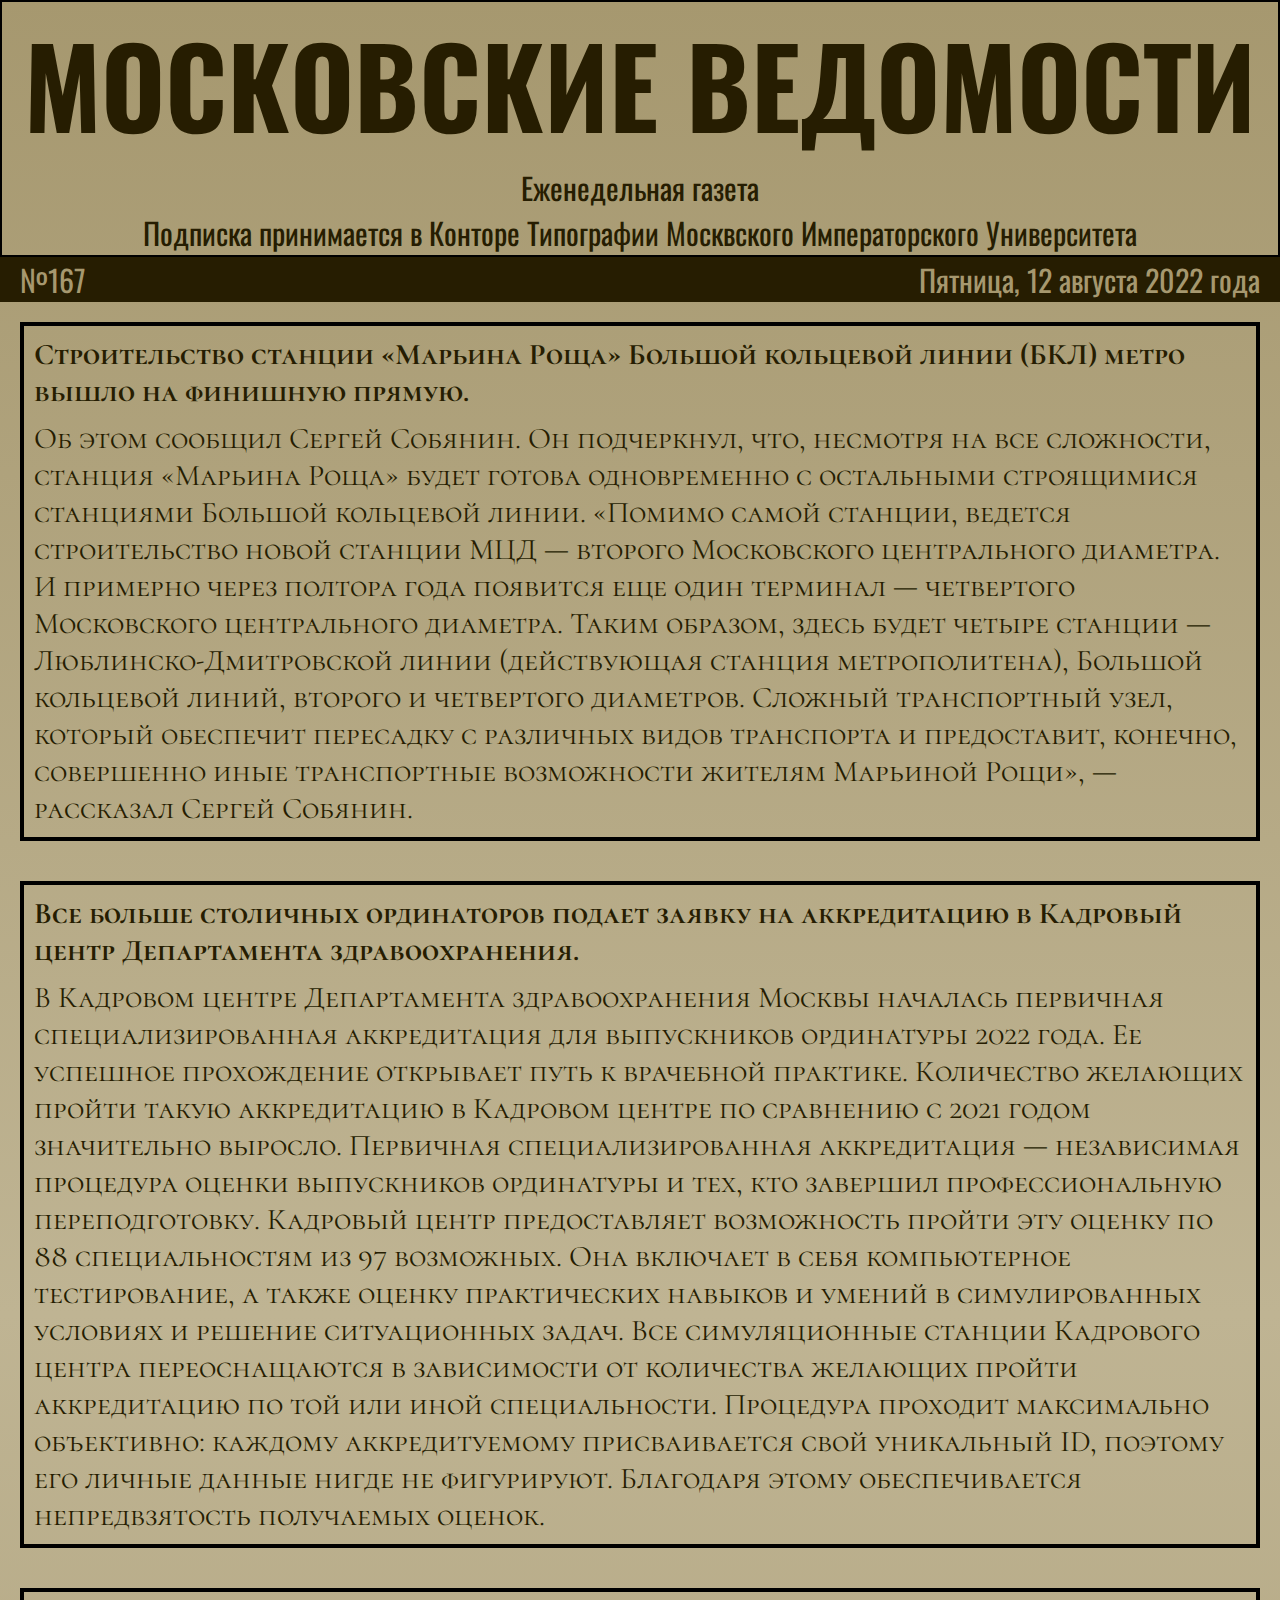
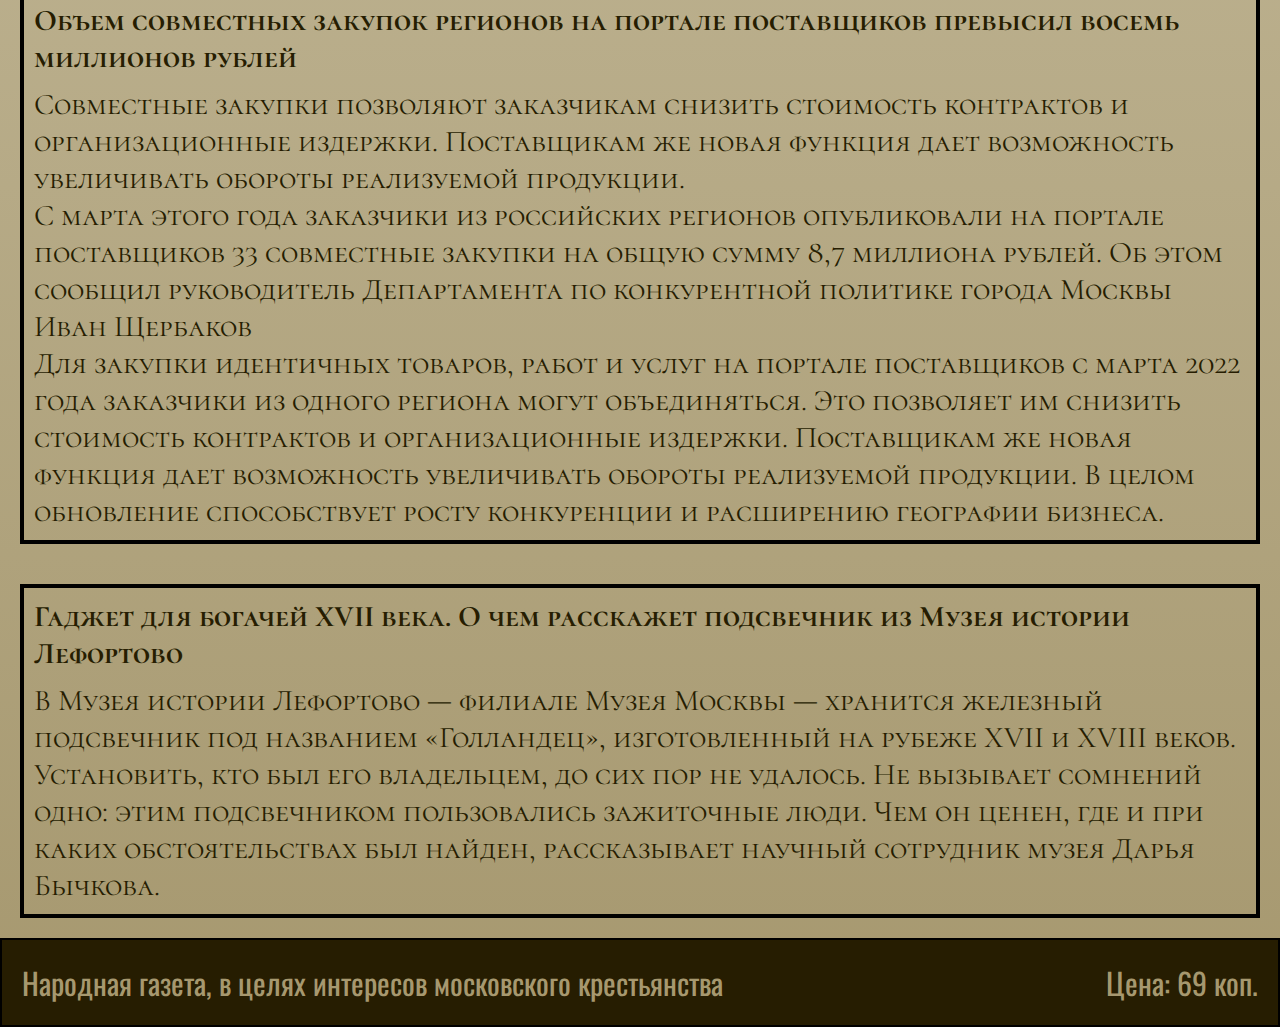
==== Практика_6/index.html @ f151b467 "Практика_6" ====
<!DOCTYPE html>
<html lang="en">
  <head>
    <meta charset="UTF-8"/>
    <title>NewsPaper</title>
    <link rel="preconnect" href="https://fonts.googleapis.com">
    <link rel="preconnect" href="https://fonts.gstatic.com" crossorigin>
    <link href="https://fonts.googleapis.com/css2?family=Oswald:wght@300&display=swap" rel="stylesheet">
    <link rel="preconnect" href="https://fonts.gstatic.com" crossorigin>
    <link href="https://fonts.googleapis.com/css2?family=Cormorant+SC&display=swap" rel="stylesheet">
    <link rel="stylesheet" href="styles.css"/>
  </head>
  <body>
    <header class="top">
        <h1>МОСКОВСКИЕ ВЕДОМОСТИ</h1>
        <p>Еженедельная газета <br/>Подписка принимается в Конторе Типографии Москвского Императорского Университета</p>
    </header>
    <div class="boofer">
        <p>№167</p>
        <p> Пятница, 12 августа 2022 года</p>
    </div>
    <div class="container">
        <div class="content">
            <h2>Строительство станции «Марьина Роща» Большой кольцевой линии (БКЛ) метро вышло на финишную прямую.</h2>  
               <p>Об этом сообщил Сергей Собянин. Он подчеркнул, что, несмотря на все сложности, станция «Марьина Роща» будет готова одновременно с остальными строящимися 
                  станциями Большой кольцевой линии. «Помимо самой станции, ведется строительство новой станции МЦД — второго Московского центрального диаметра. И примерно
                  через полтора года появится еще один терминал — четвертого Московского центрального диаметра. Таким образом, здесь будет четыре станции — Люблинско-Дмитровской
                  линии (действующая станция метрополитена), Большой кольцевой линий, второго и четвертого диаметров. Сложный транспортный узел, который обеспечит пересадку 
                  с различных видов транспорта и предоставит, конечно, совершенно иные транспортные возможности жителям Марьиной Рощи», — рассказал Сергей Собянин.</p>
        </div>
        <div class="content">
            <h2>Все больше столичных ординаторов подает заявку на аккредитацию в Кадровый центр Департамента здравоохранения.</h2> 
               <p>В Кадровом центре Департамента здравоохранения Москвы началась первичная специализированная аккредитация для выпускников ординатуры 2022 года. Ее 
                  успешное прохождение открывает путь к врачебной практике. Количество желающих пройти такую аккредитацию в Кадровом центре по сравнению с 2021 годом 
                  значительно выросло. Первичная специализированная аккредитация — независимая процедура оценки выпускников ординатуры и тех, кто завершил профессиональную
                  переподготовку. Кадровый центр предоставляет возможность пройти эту оценку по 88 специальностям из 97 возможных. Она включает в себя компьютерное тестирование,
                  а также оценку практических навыков и умений в симулированных условиях и решение ситуационных задач. Все симуляционные станции Кадрового центра переоснащаются
                  в зависимости от количества желающих пройти аккредитацию по той или иной специальности.
                  Процедура проходит максимально объективно: каждому аккредитуемому присваивается свой уникальный ID, поэтому его личные данные нигде не фигурируют. Благодаря 
                  этому обеспечивается непредвзятость получаемых оценок.</p>
        </div>
        <div class="content">
            <h2>Объем совместных закупок регионов на портале поставщиков превысил восемь миллионов рублей</h2>
               <p>Совместные закупки позволяют заказчикам снизить стоимость контрактов и организационные издержки. Поставщикам же новая функция дает возможность увеличивать обороты
                  реализуемой продукции.<br/>
                  С марта этого года заказчики из российских регионов опубликовали на портале поставщиков 33 совместные закупки на общую сумму 8,7 миллиона рублей. Об этом сообщил 
                  руководитель Департамента по конкурентной политике города Москвы Иван Щербаков<br/>
                  Для закупки идентичных товаров, работ и услуг на портале поставщиков с марта 2022 года заказчики из одного региона могут объединяться. Это позволяет им снизить 
                  стоимость контрактов и организационные издержки. Поставщикам же новая функция дает возможность увеличивать обороты реализуемой продукции. В целом обновление 
                  способствует росту конкуренции и расширению географии бизнеса.</p>
        </div>
        <div class="content">
            <h2>Гаджет для богачей XVII века. О чем расскажет подсвечник из Музея истории Лефортово</h2>
               <p>В Музея истории Лефортово — филиале Музея Москвы — хранится железный подсвечник под названием «Голландец», изготовленный на рубеже XVII и XVIII веков. Установить,
                  кто был его владельцем, до сих пор не удалось. Не вызывает сомнений одно: этим подсвечником пользовались зажиточные люди. Чем он ценен, где и при каких обстоятельствах
                  был найден, рассказывает научный сотрудник музея Дарья Бычкова.</p>
        </div>
    </div>
    <footer class="release_copy">
        <p> Народная газета, в целях интересов московского крестьянства</p>
        <p>Цена: 69 коп.</p>
    </footer>
  </body>
</html>
---- Практика_6/styles.css ----
*{
    padding: 0px;
    margin: 0px;
    box-sizing: border-box;
}
body{
    background: linear-gradient(#A6986F,#BFB493,#A6986F);
    color:#261D01;
}
h1{
    font-size: 110px;
}
.top{
   display: flex;
   border: 2px solid black;
   flex-direction: column;
   align-items: center;
   text-align: center;
   font-family: 'Oswald', sans-serif;
}
.top p{
    font-size: 30px;
}
.boofer{
    display: flex;
    justify-content: space-between;
    background-color: #261D01;
    color: #A6986F;
    font-family: 'Oswald', sans-serif;
    padding: 0px 20px 0px 20px;
    /* font-size: 18px; */
}
.container{
    /* width: 100%; */
    display: flex;
    flex-wrap: wrap;
    font-family: 'Cormorant SC', serif;
}
p{
    font-size: 30px;
}
h2{
    font-size: 30px;
    padding: 0px 0px 10px 0px;
}
.content{
    border: 4px solid black;
    padding: 10px;
    margin: 20px;
}
footer{
    display: flex;
    border: 2px solid black ;
    justify-content:space-between;
    padding: 20px;
    font-family: 'Oswald', sans-serif;
    background-color: #261D01;
    color: #A6986F;
}
@media only screen and (max-width: 400px) {
   .content{
    color: aquamarine;
   }
}
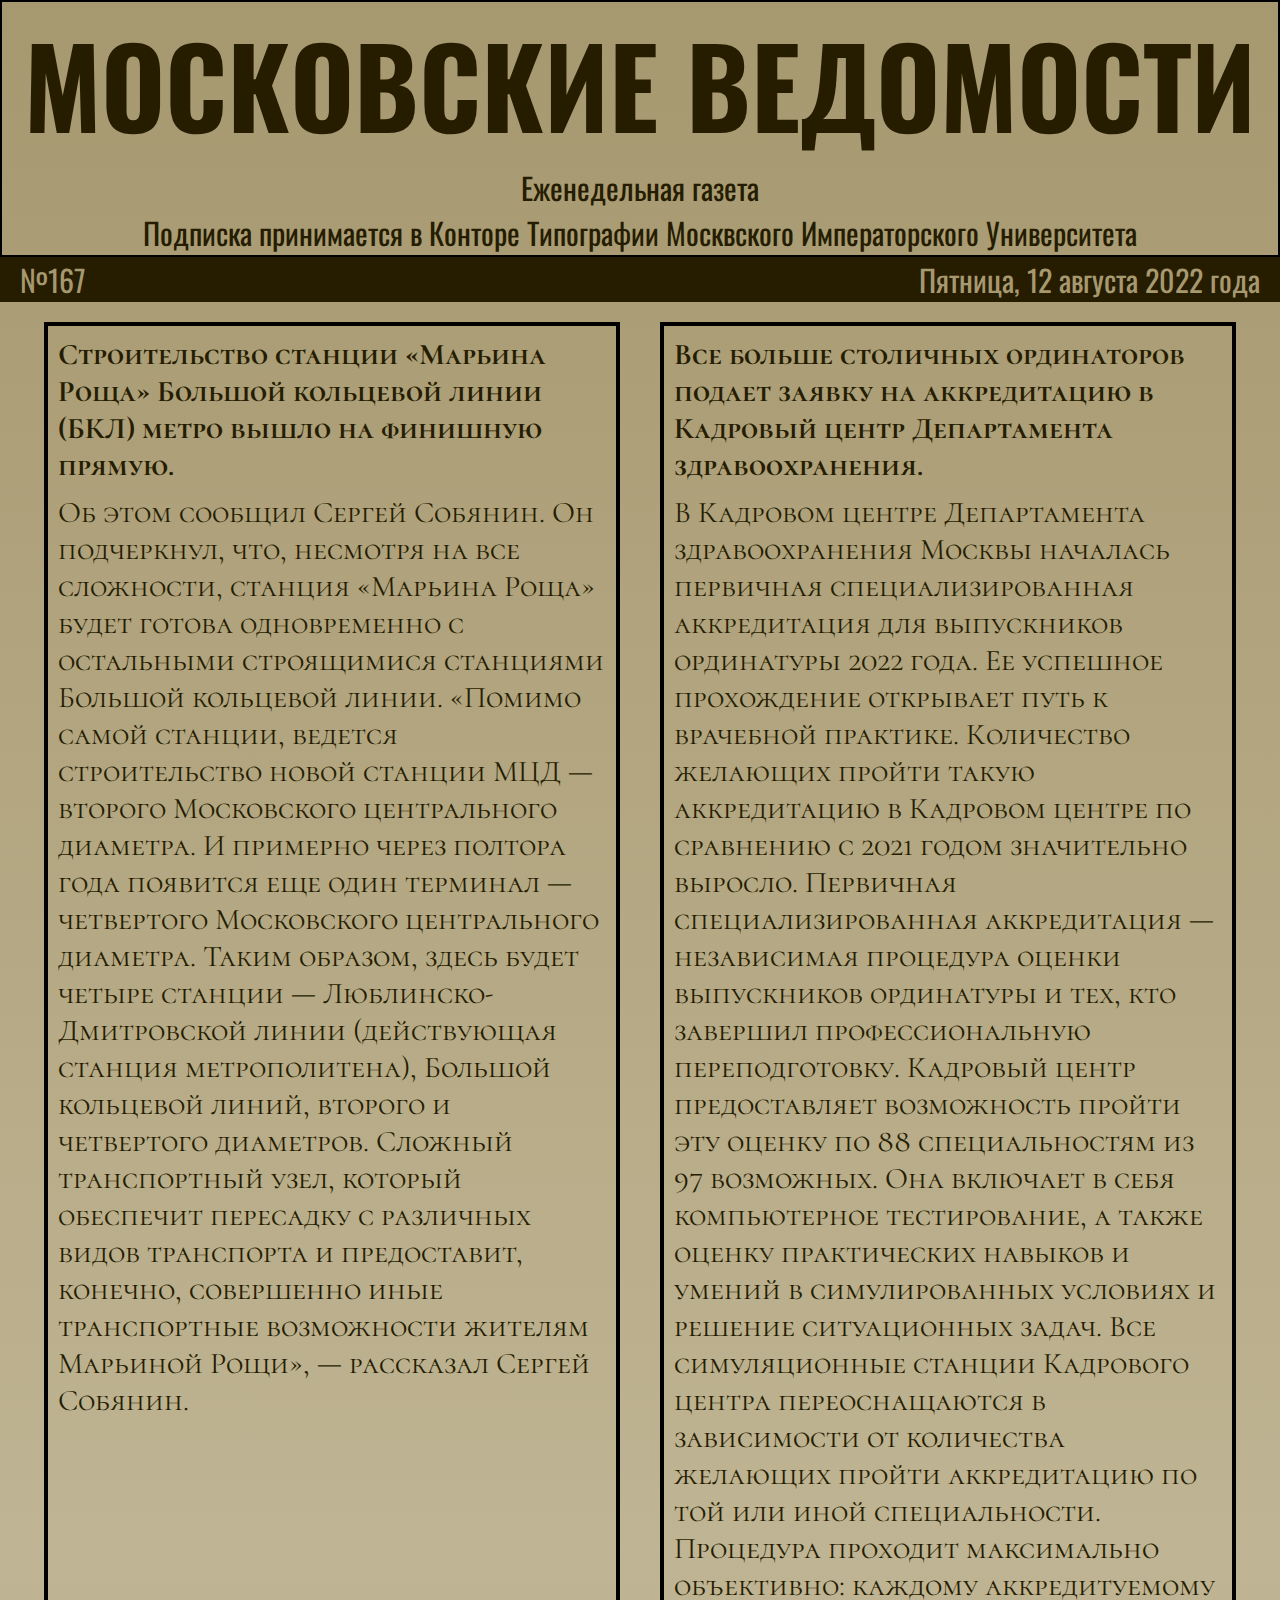
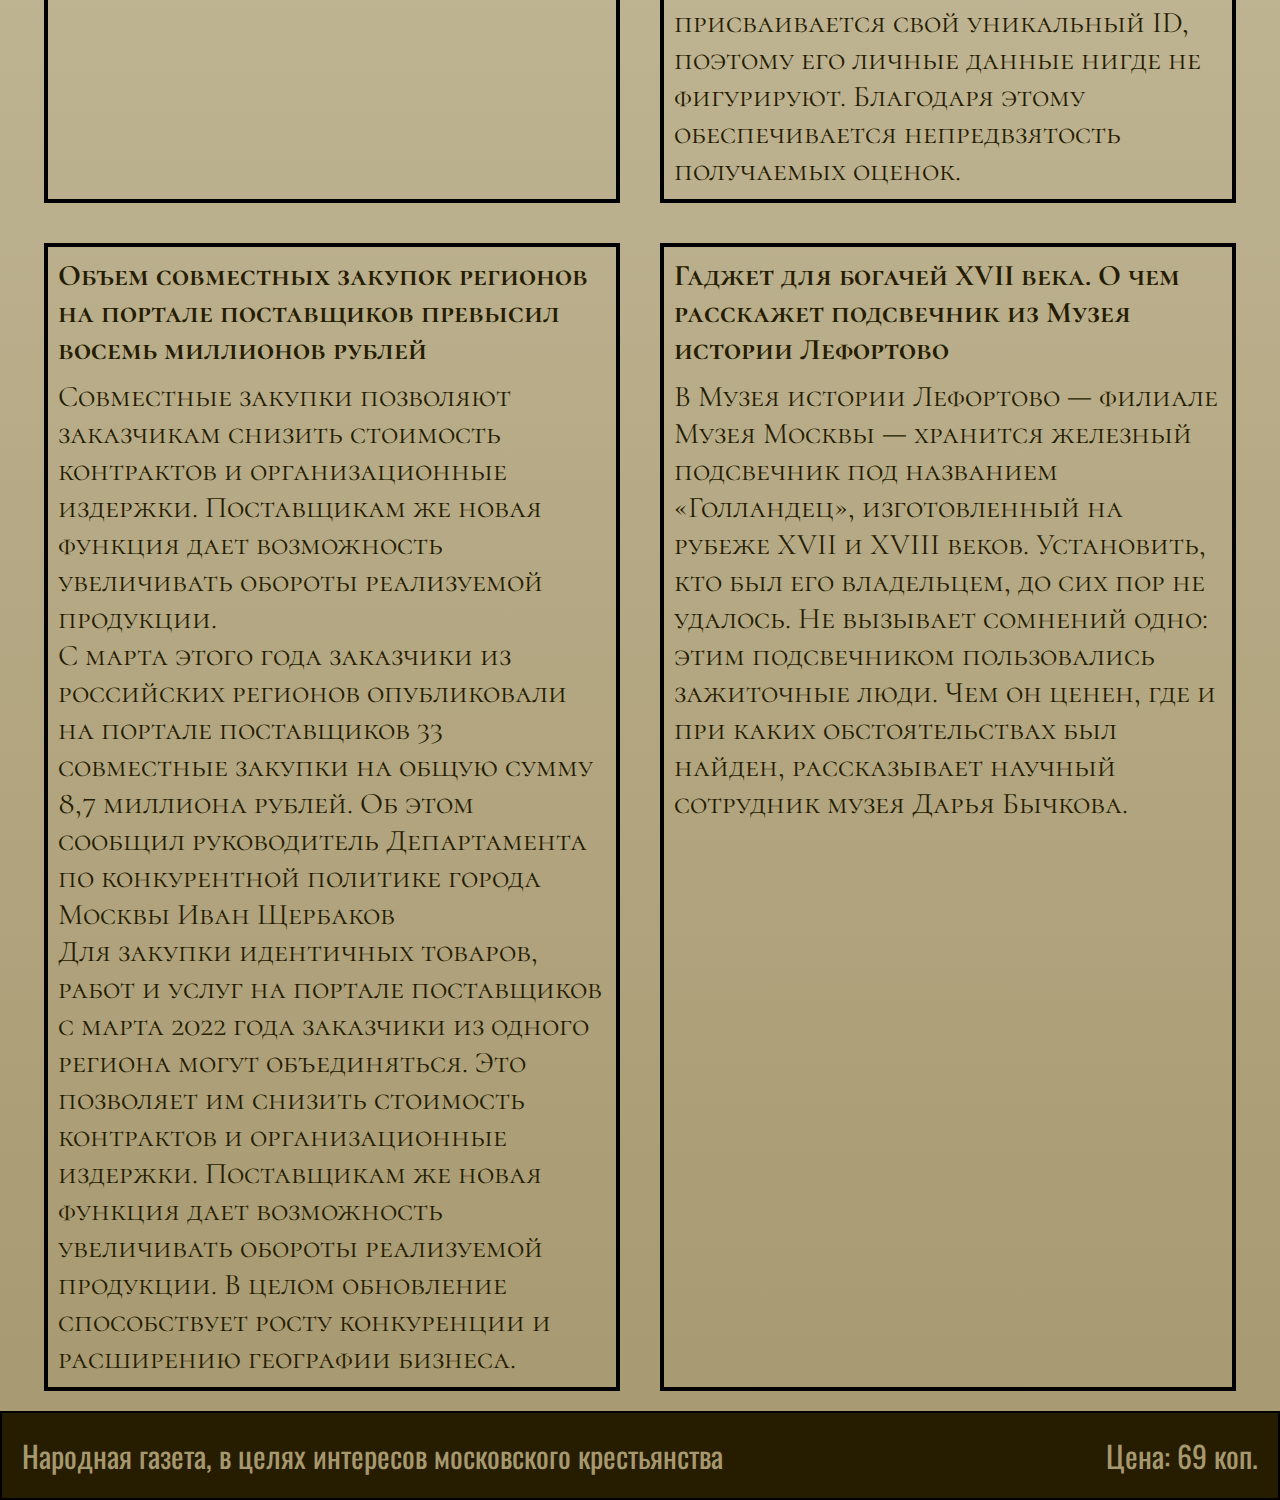
==== commit 07b092f3: "Практика_6" ====
--- a/Практика_6/index.html
+++ b/Практика_6/index.html
@@ -3,6 +3,7 @@
   <head>
     <meta charset="UTF-8"/>
     <title>NewsPaper</title>
+    <meta name="viewport" content="width=device-width, initial-scale=1.0">
     <link rel="preconnect" href="https://fonts.googleapis.com">
     <link rel="preconnect" href="https://fonts.gstatic.com" crossorigin>
     <link href="https://fonts.googleapis.com/css2?family=Oswald:wght@300&display=swap" rel="stylesheet">
--- a/Практика_6/styles.css
+++ b/Практика_6/styles.css
@@ -18,9 +18,9 @@
    text-align: center;
    font-family: 'Oswald', sans-serif;
 }
-.top p{
+/* .top p{
     font-size: 30px;
-}
+} */
 .boofer{
     display: flex;
     justify-content: space-between;
@@ -28,13 +28,12 @@
     color: #A6986F;
     font-family: 'Oswald', sans-serif;
     padding: 0px 20px 0px 20px;
-    /* font-size: 18px; */
 }
 .container{
-    /* width: 100%; */
     display: flex;
     flex-wrap: wrap;
     font-family: 'Cormorant SC', serif;
+    justify-content: center;
 }
 p{
     font-size: 30px;
@@ -44,6 +43,7 @@
     padding: 0px 0px 10px 0px;
 }
 .content{
+    width: 100%;
     border: 4px solid black;
     padding: 10px;
     margin: 20px;
@@ -57,8 +57,19 @@
     background-color: #261D01;
     color: #A6986F;
 }
-@media only screen and (max-width: 400px) {
+@media only screen and (min-width: 800px) {
    .content{
-    color: aquamarine;
+    max-width: 45%;
    }
-}+}
+@media only screen and (min-width: 320px) and (max-width: 580px) {
+     h1{
+        font-size: 70px;
+     }
+     p{
+        font-size: 20px;
+     }
+     h2{
+        font-size: 20px;
+     }
+ }